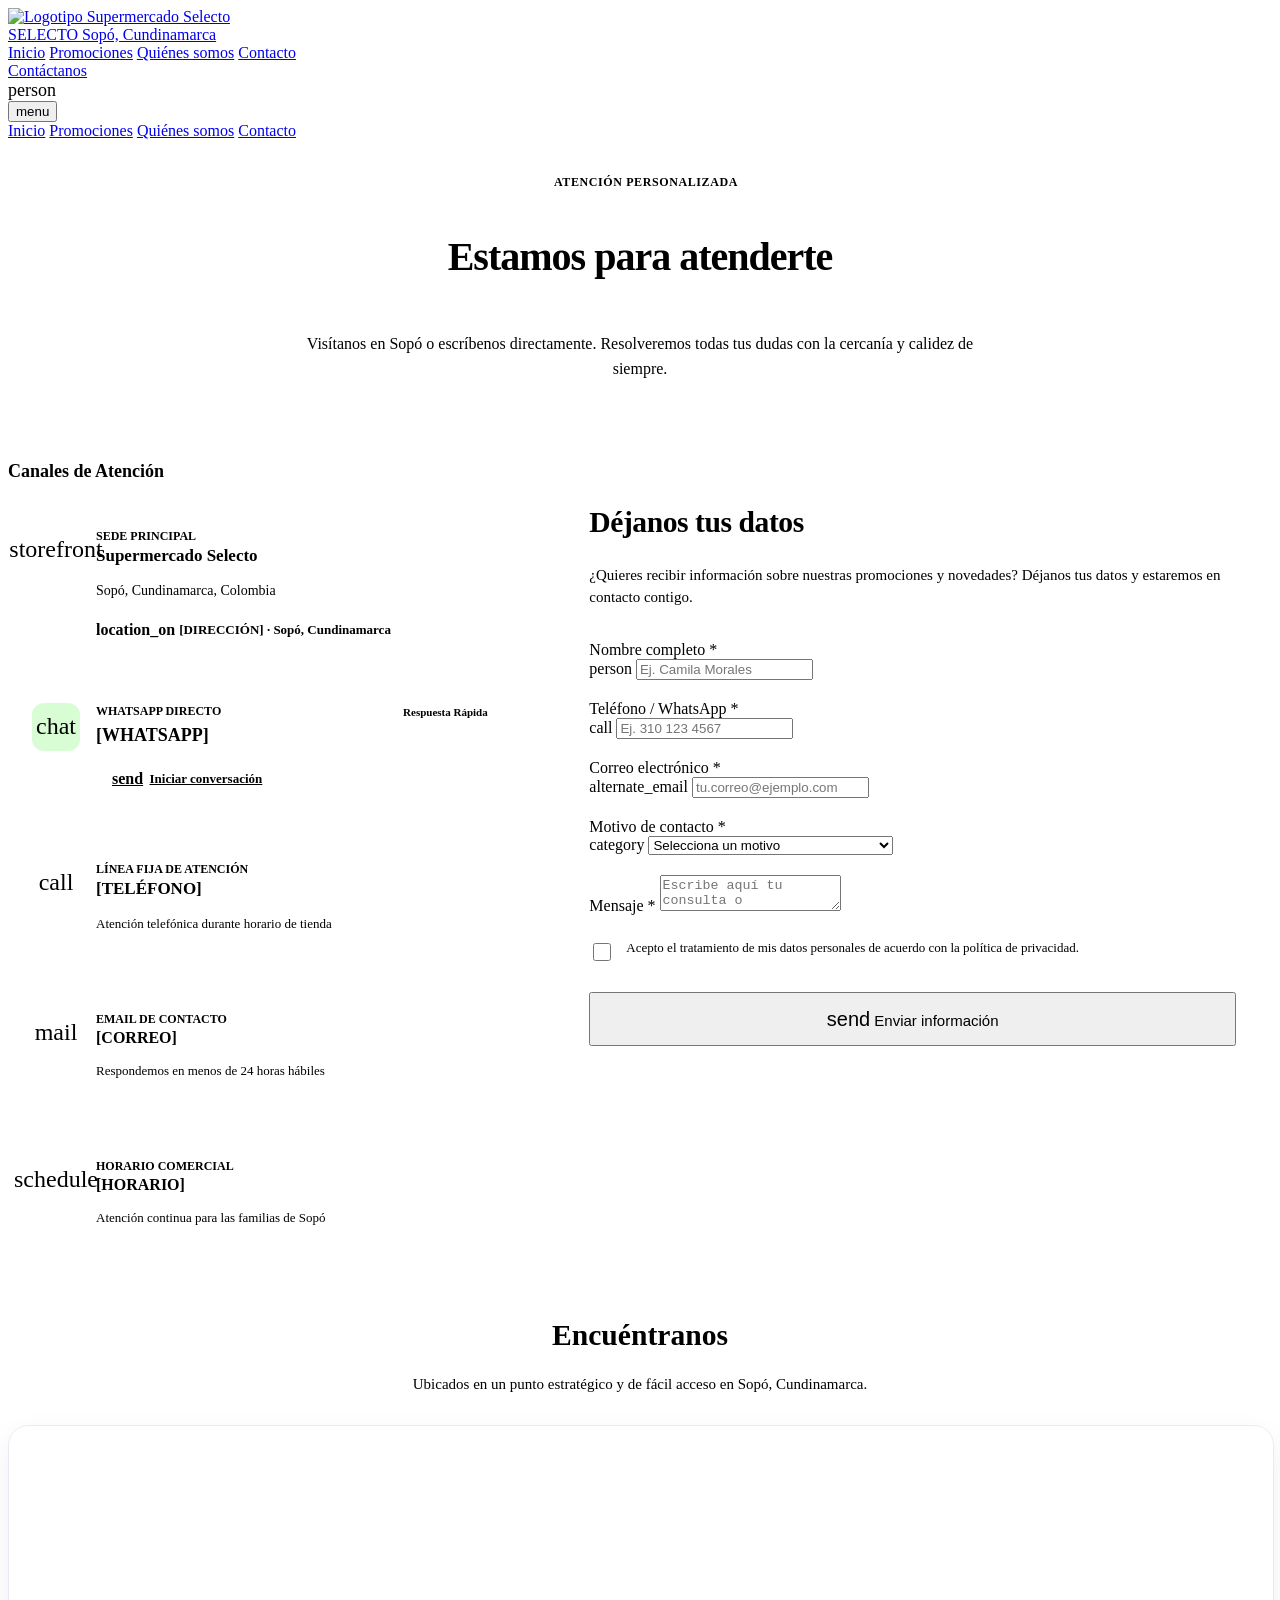
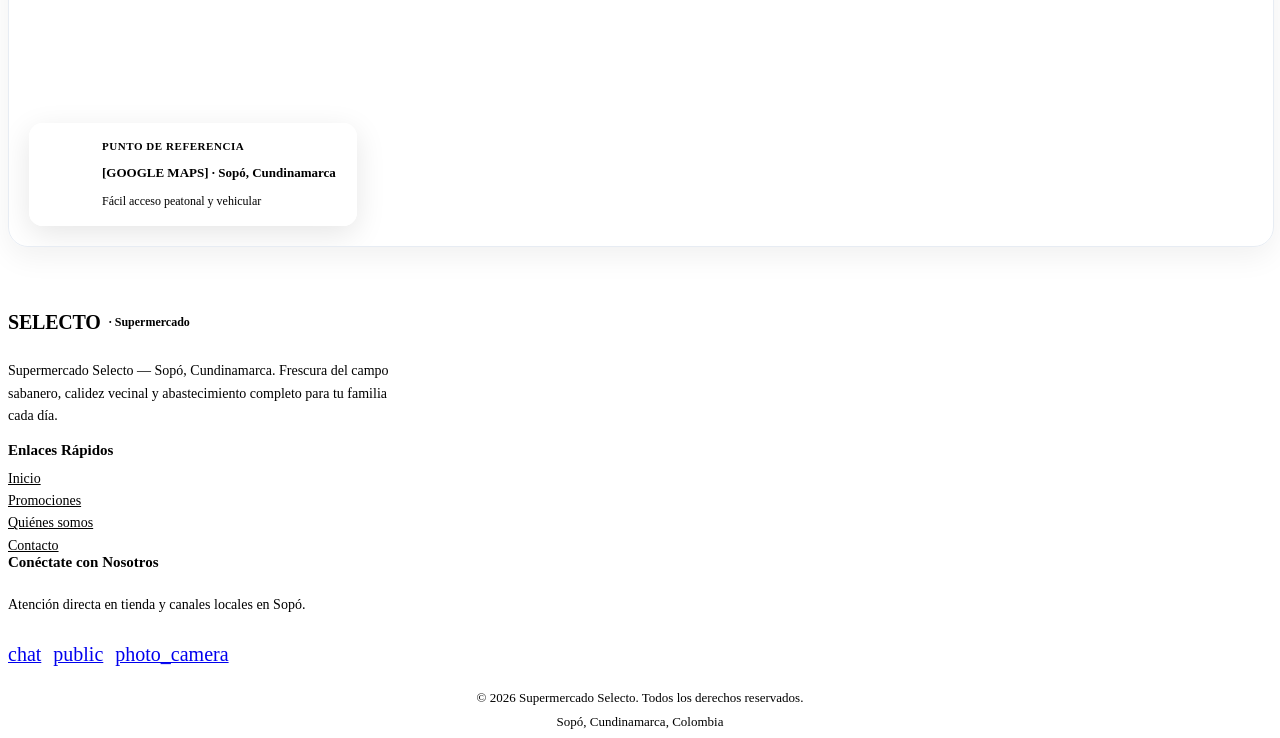
==== contacto.html @ 96f09553 "Add files via upload" ====
<!DOCTYPE html>
<html lang="es">

<head>
  <meta charset="utf-8">
  <meta name="viewport" content="width=device-width, initial-scale=1.0">
  <title>Contacto | Supermercado Selecto</title>
  <meta name="description"
    content="Contáctate con Supermercado Selecto en Sopó, Cundinamarca. Canales de atención directa, formulario de leads y ubicación en el municipio.">
  <link rel="icon" type="image/png" href="favicon/favicon.png">
  <link rel="stylesheet" href="css/styles.css">
</head>

<body>

  <!-- ENCABEZADO / NAVBAR -->
  <header class="site-header">
    <div class="container">
      <div class="site-header-inner">
        <!-- Brand / Logo -->
        <a href="index.html" class="brand-wrapper" title="Ir a Inicio - Supermercado Selecto">
          <img src="images/logo/logo-nav.png" alt="Logotipo Supermercado Selecto" class="brand-logo-img">
          <div class="brand-text-col">
            <span class="brand-title">SELECTO</span>
            <span class="brand-sub">Sopó, Cundinamarca</span>
          </div>
        </a>

        <!-- Navegación Desktop -->
        <nav class="main-nav" aria-label="Navegación principal">
          <a href="index.html" class="nav-link">Inicio</a>
          <a href="promociones.html" class="nav-link">Promociones</a>
          <a href="quienes-somos.html" class="nav-link">Quiénes somos</a>
          <a href="contacto.html" class="nav-link active" aria-current="page">Contacto</a>
        </nav>

        <!-- Acciones Cabecera -->
        <div class="header-actions">
          <a href="contacto.html" class="btn-header-cta">Contáctanos</a>
          <div class="header-user-badge" title="Atención al cliente">
            <span class="material-symbols-outlined" style="font-size: 18px;">person</span>
          </div>
          <button type="button" class="mobile-menu-toggle" id="mobileMenuBtn" aria-label="Abrir menú"
            aria-expanded="false">
            <span class="material-symbols-outlined">menu</span>
          </button>
        </div>
      </div>
    </div>

    <!-- Menú Móvil Desplegable -->
    <nav class="mobile-nav-panel" id="mobileNav" aria-label="Navegación móvil">
      <a href="index.html" class="mobile-nav-link">Inicio</a>
      <a href="promociones.html" class="mobile-nav-link">Promociones</a>
      <a href="quienes-somos.html" class="mobile-nav-link">Quiénes somos</a>
      <a href="contacto.html" class="mobile-nav-link active">Contacto</a>
    </nav>
  </header>

  <!-- CONTENIDO PRINCIPAL -->
  <main class="main-content">
    <div class="ambient-glow-wrapper">
      <!-- Orbes difuminados de fondo Liquid Glass -->
      <div class="ambient-orb ambient-orb-primary" style="top: -5rem; left: -5rem;"></div>
      <div class="ambient-orb ambient-orb-secondary" style="top: 25rem; right: -5rem;"></div>

      <div class="container" style="padding-top: 2rem; padding-bottom: 4rem;">
        <!-- ENCABEZADO DE PÁGINA -->
        <header
          style="text-align: center; max-width: 42rem; margin: 0 auto 3rem; display: flex; flex-direction: column; align-items: center; gap: 0.5rem;">
          <div class="liquid-glass-pill" style="margin-bottom: 0.5rem;">
            <span
              style="width: 8px; height: 8px; border-radius: 9999px; background: var(--primary); display: inline-block;"></span>
            <span
              style="font-size: 12px; font-weight: 700; color: var(--primary); text-transform: uppercase; letter-spacing: 0.05em;">Atención
              personalizada</span>
          </div>
          <h1 style="font-size: 2.5rem; font-weight: 800; letter-spacing: -0.025em; color: var(--on-surface);">
            Estamos para atenderte
          </h1>
          <p style="font-size: 16px; color: var(--on-surface-variant); line-height: 1.6;">
            Visítanos en Sopó o escríbenos directamente. Resolveremos todas tus dudas con la cercanía y calidez de
            siempre.
          </p>
        </header>

        <!-- 2 COLUMNAS: CONTACT INFO & LEAD FORM -->
        <div style="display: grid; grid-template-columns: 1fr; gap: 2rem; align-items: start; margin-bottom: 3.5rem;">
          <div style="display: grid; grid-template-columns: 1fr; gap: 2rem;" class="contact-layout-grid">
            <style>
              @media (min-width: 992px) {
                .contact-layout-grid {
                  grid-template-columns: 5fr 7fr !important;
                }
              }
            </style>

            <!-- COLUMNA IZQUIERDA — INFORMACIÓN DE CONTACTO -->
            <section aria-labelledby="info-contacto-title" style="display: flex; flex-direction: column; gap: 1rem;">
              <h2 id="info-contacto-title"
                style="font-size: 18px; font-weight: 700; color: var(--on-surface); margin-bottom: 0.25rem;">
                Canales de Atención
              </h2>

              <!-- Tarjeta Ubicación -->
              <div class="liquid-glass-card" style="padding: 1.5rem;">
                <div style="display: flex; items-start; gap: 1rem;">
                  <div
                    style="width: 48px; height: 48px; border-radius: 0.75rem; background: var(--surface-container); display: flex; align-items: center; justify-content: center; color: var(--primary); flex-shrink: 0;">
                    <span class="material-symbols-outlined" style="font-size: 24px;">storefront</span>
                  </div>
                  <div>
                    <span
                      style="font-size: 12px; font-weight: 700; color: var(--tertiary); text-transform: uppercase;">Sede
                      Principal</span>
                    <h3 style="font-size: 17px; font-weight: 700; color: var(--on-surface); margin-top: 2px;">
                      Supermercado Selecto</h3>
                    <p style="font-size: 14px; color: var(--on-surface-variant); margin-top: 2px;">Sopó, Cundinamarca,
                      Colombia</p>
                    <span
                      style="display: inline-flex; align-items: center; gap: 4px; font-size: 13px; font-weight: 600; color: var(--primary); margin-top: 0.5rem;">
                      <span class="material-symbols-outlined" style="font-size: 16px;">location_on</span>
                      [DIRECCIÓN] · Sopó, Cundinamarca
                    </span>
                  </div>
                </div>
              </div>

              <!-- Tarjeta WhatsApp -->
              <div class="liquid-glass-card" style="padding: 1.5rem;">
                <div style="display: flex; items-start; gap: 1rem;">
                  <div
                    style="width: 48px; height: 48px; border-radius: 0.75rem; background: rgba(158, 248, 148, 0.4); display: flex; align-items: center; justify-content: center; color: var(--secondary); flex-shrink: 0;">
                    <span class="material-symbols-outlined" style="font-size: 24px;">chat</span>
                  </div>
                  <div style="flex: 1;">
                    <div style="display: flex; justify-content: space-between; align-items: center;">
                      <span
                        style="font-size: 12px; font-weight: 700; color: var(--tertiary); text-transform: uppercase;">WhatsApp
                        Directo</span>
                      <span
                        style="font-size: 11px; font-weight: 700; background: var(--secondary-fixed); color: var(--on-secondary-fixed); padding: 0.2rem 0.6rem; border-radius: 9999px;">Respuesta
                        Rápida</span>
                    </div>
                    <p style="font-size: 18px; font-weight: 700; color: var(--on-surface); margin-top: 0.25rem;">
                      [WHATSAPP]</p>
                    <div style="margin-top: 0.75rem;">
                      <a href="https://wa.me/573100000000" target="_blank" rel="noopener noreferrer"
                        style="display: inline-flex; align-items: center; gap: 0.4rem; padding: 0.4rem 1rem; border-radius: 9999px; background: var(--secondary-container); color: var(--on-secondary-container); font-size: 13px; font-weight: 600; transition: all 0.2s;">
                        <span class="material-symbols-outlined" style="font-size: 16px;">send</span>
                        <span>Iniciar conversación</span>
                      </a>
                    </div>
                  </div>
                </div>
              </div>

              <!-- Tarjeta Teléfono -->
              <div class="liquid-glass-card" style="padding: 1.5rem;">
                <div style="display: flex; items-start; gap: 1rem;">
                  <div
                    style="width: 48px; height: 48px; border-radius: 0.75rem; background: var(--surface-container); display: flex; align-items: center; justify-content: center; color: var(--primary); flex-shrink: 0;">
                    <span class="material-symbols-outlined" style="font-size: 24px;">call</span>
                  </div>
                  <div>
                    <span
                      style="font-size: 12px; font-weight: 700; color: var(--tertiary); text-transform: uppercase;">Línea
                      fija de atención</span>
                    <p style="font-size: 17px; font-weight: 700; color: var(--on-surface); margin-top: 2px;">[TELÉFONO]
                    </p>
                    <p style="font-size: 13px; color: var(--on-surface-variant); margin-top: 2px;">Atención telefónica
                      durante horario de tienda</p>
                  </div>
                </div>
              </div>

              <!-- Tarjeta Correo Electrónico -->
              <div class="liquid-glass-card" style="padding: 1.5rem;">
                <div style="display: flex; items-start; gap: 1rem;">
                  <div
                    style="width: 48px; height: 48px; border-radius: 0.75rem; background: var(--surface-container); display: flex; align-items: center; justify-content: center; color: var(--primary); flex-shrink: 0;">
                    <span class="material-symbols-outlined" style="font-size: 24px;">mail</span>
                  </div>
                  <div style="min-width: 0;">
                    <span
                      style="font-size: 12px; font-weight: 700; color: var(--tertiary); text-transform: uppercase;">Email
                      de contacto</span>
                    <p
                      style="font-size: 16px; font-weight: 700; color: var(--on-surface); margin-top: 2px; overflow: hidden; text-overflow: ellipsis;">
                      [CORREO]</p>
                    <p style="font-size: 13px; color: var(--on-surface-variant); margin-top: 2px;">Respondemos en menos
                      de 24 horas hábiles</p>
                  </div>
                </div>
              </div>

              <!-- Tarjeta Horario de Atención -->
              <div class="liquid-glass-card" style="padding: 1.5rem;">
                <div style="display: flex; items-start; gap: 1rem;">
                  <div
                    style="width: 48px; height: 48px; border-radius: 0.75rem; background: var(--surface-container); display: flex; align-items: center; justify-content: center; color: var(--primary); flex-shrink: 0;">
                    <span class="material-symbols-outlined" style="font-size: 24px;">schedule</span>
                  </div>
                  <div style="flex: 1;">
                    <span
                      style="font-size: 12px; font-weight: 700; color: var(--tertiary); text-transform: uppercase;">Horario
                      Comercial</span>
                    <p style="font-size: 16px; font-weight: 700; color: var(--on-surface); margin-top: 2px;">[HORARIO]
                    </p>
                    <p style="font-size: 13px; color: var(--on-surface-variant); margin-top: 2px;">Atención continua
                      para las familias de Sopó</p>
                  </div>
                </div>
              </div>
            </section>

            <!-- COLUMNA DERECHA — FORMULARIO DE CAPTURA DE LEADS -->
            <section aria-labelledby="form-title">
              <div class="liquid-glass-card" style="padding: 2.25rem;">
                <div style="margin-bottom: 2rem;">
                  <h2 style="font-size: 1.85rem; font-weight: 700; color: var(--on-surface); letter-spacing: -0.015em;"
                    id="form-title">
                    Déjanos tus datos
                  </h2>
                  <p style="font-size: 15px; color: var(--on-surface-variant); margin-top: 0.4rem; line-height: 1.5;">
                    ¿Quieres recibir información sobre nuestras promociones y novedades? Déjanos tus datos y estaremos
                    en contacto contigo.
                  </p>
                </div>

                <form id="leadForm" style="display: flex; flex-direction: column; gap: 1.25rem;">
                  <!-- Nombre Completo -->
                  <div class="form-input-group">
                    <label for="nombre" class="form-label">Nombre completo <span
                        style="color: var(--error);">*</span></label>
                    <div class="form-input-wrapper">
                      <span class="material-symbols-outlined form-input-icon">person</span>
                      <input type="text" id="nombre" name="nombre" class="form-input" placeholder="Ej. Camila Morales"
                        required>
                    </div>
                  </div>

                  <!-- Teléfono / WhatsApp -->
                  <div class="form-input-group">
                    <label for="telefono" class="form-label">Teléfono / WhatsApp <span
                        style="color: var(--error);">*</span></label>
                    <div class="form-input-wrapper">
                      <span class="material-symbols-outlined form-input-icon">call</span>
                      <input type="tel" id="telefono" name="telefono" class="form-input" placeholder="Ej. 310 123 4567"
                        required>
                    </div>
                  </div>

                  <!-- Correo Electrónico -->
                  <div class="form-input-group">
                    <label for="email" class="form-label">Correo electrónico <span
                        style="color: var(--error);">*</span></label>
                    <div class="form-input-wrapper">
                      <span class="material-symbols-outlined form-input-icon">alternate_email</span>
                      <input type="email" id="email" name="email" class="form-input" placeholder="tu.correo@ejemplo.com"
                        required>
                    </div>
                  </div>

                  <!-- Motivo de Contacto -->
                  <div class="form-input-group">
                    <label for="motivo" class="form-label">Motivo de contacto <span
                        style="color: var(--error);">*</span></label>
                    <div class="form-input-wrapper">
                      <span class="material-symbols-outlined form-input-icon">category</span>
                      <select id="motivo" name="motivo" class="form-select" required>
                        <option value="">Selecciona un motivo</option>
                        <option value="promociones">Información sobre promociones</option>
                        <option value="productos">Consulta sobre productos disponibles</option>
                        <option value="proveedor">Deseo ser proveedor local</option>
                        <option value="sugerencia">Sugerencias y felicitaciones</option>
                        <option value="otro">Otro motivo</option>
                      </select>
                    </div>
                  </div>

                  <!-- Mensaje -->
                  <div class="form-input-group">
                    <label for="mensaje" class="form-label">Mensaje <span style="color: var(--error);">*</span></label>
                    <textarea id="mensaje" name="mensaje" class="form-textarea"
                      placeholder="Escribe aquí tu consulta o comentario..." required></textarea>
                  </div>

                  <!-- Checkbox de Consentimiento de Privacidad -->
                  <label
                    style="display: flex; align-items: flex-start; gap: 0.75rem; cursor: pointer; user-select: none; margin-top: 0.25rem;">
                    <input type="checkbox" id="politica" name="politica" required
                      style="margin-top: 0.25rem; width: 18px; height: 18px; accent-color: var(--primary-container);">
                    <span style="font-size: 13px; color: var(--on-surface-variant); line-height: 1.45;">
                      Acepto el tratamiento de mis datos personales de acuerdo con la política de privacidad.
                    </span>
                  </label>

                  <!-- Botón de Envío -->
                  <button type="submit" id="submitBtn" class="btn-primary"
                    style="width: 100%; padding: 0.85rem; font-size: 15px; margin-top: 0.5rem;">
                    <span class="material-symbols-outlined" style="font-size: 20px;">send</span>
                    <span>Enviar información</span>
                  </button>
                </form>

                <!-- Feedback Visual de Envío Exitoso -->
                <div id="formSuccessMessage"
                  style="display: none; margin-top: 1.25rem; padding: 1rem 1.25rem; border-radius: 0.75rem; background: var(--surface-container); border: 1px solid var(--secondary); align-items: flex-start; gap: 0.75rem;">
                  <span class="material-symbols-outlined"
                    style="color: var(--primary); font-size: 24px; flex-shrink: 0;">check_circle</span>
                  <div style="display: flex; flex-direction: column;">
                    <span style="font-size: 15px; font-weight: 700; color: var(--primary);">¡Información enviada con
                      éxito!</span>
                    <p style="font-size: 13px; color: var(--on-surface-variant); margin-top: 2px;">
                      Gracias por contactarte con Supermercado Selecto en Sopó. Muy pronto nos comunicaremos contigo.
                    </p>
                  </div>
                </div>
              </div>
            </section>
          </div>
        </div>

        <!-- 3. SECCIÓN 'ENCUÉNTRANOS' — GOOGLE MAPS -->
        <section aria-labelledby="map-section-title" style="margin-top: 2rem;">
          <div style="text-align: center; max-width: 36rem; margin: 0 auto 2rem;">
            <h2 id="map-section-title" style="font-size: 1.85rem; font-weight: 700; color: var(--on-surface);">
              Encuéntranos
            </h2>
            <p style="font-size: 15px; color: var(--on-surface-variant); margin-top: 0.25rem;">
              Ubicados en un punto estratégico y de fácil acceso en Sopó, Cundinamarca.
            </p>
          </div>

          <!-- Contenedor para Mapa -->
          <div
            style="position: relative; width: 100%; height: 420px; border-radius: 1.25rem; overflow: hidden; box-shadow: 0 10px 30px rgba(0,0,0,0.06); background-color: var(--surface-container-low); border: 1px solid rgba(226,232,240,0.8);">

            <!-- INSERTAR GOOGLE MAPS EMBED REAL AQUÍ -->
            <iframe
              src="https://www.google.com/maps/embed?pb=!1m18!1m12!1m3!1d3975.1961035846716!2d-73.94384608966759!3d4.90682313981611!2m3!1f0!2f0!3f0!3m2!1i1024!2i768!4f13.1!3m3!1m2!1s0x8e40768130c3caa3%3A0x3bbc8dbba6c76600!2sSelectos%20Market%20Sop%C3%B3!5e0!3m2!1ses!2sco!4v1790272108848!5m2!1ses!2sco"
              width="100%" height="100%" style="border:0; filter: contrast(1.02); opacity: 0.95;" allowfullscreen=""
              loading="lazy" referrerpolicy="no-referrer-when-downgrade" title="Ubicación Supermercado Selecto Sopó">
            </iframe>

            <!-- Glass Badge Flotante Informativo sobre el Mapa -->
            <div
              style="position: absolute; bottom: 1.25rem; left: 1.25rem; max-width: 24rem; background: rgba(255, 255, 255, 0.92); backdrop-filter: blur(16px); padding: 1rem 1.25rem; border-radius: 0.85rem; box-shadow: 0 8px 30px rgba(0,0,0,0.1); display: flex; align-items: center; gap: 0.75rem; border: 1px solid rgba(255, 255, 255, 0.9);">
              <div
                style="width: 40px; height: 40px; border-radius: 9999px; background: var(--primary-container); display: flex; align-items: center; justify-content: center; color: #ffffff; flex-shrink: 0;">
                <span class="material-symbols-outlined" style="font-size: 20px;">directions</span>
              </div>
              <div style="display: flex; flex-direction: column; min-width: 0;">
                <span
                  style="font-size: 11px; font-weight: 700; color: var(--primary); text-transform: uppercase; letter-spacing: 0.05em;">Punto
                  de Referencia</span>
                <p style="font-size: 13px; font-weight: 700; color: var(--on-surface);">[GOOGLE MAPS] · Sopó,
                  Cundinamarca</p>
                <span style="font-size: 12px; color: var(--tertiary);">Fácil acceso peatonal y vehicular</span>
              </div>
            </div>
          </div>
        </section>
      </div>
    </div>
  </main>

  <!-- PIE DE PÁGINA / FOOTER -->
  <footer class="site-footer">
    <div class="container">
      <div class="footer-grid">
        <!-- Columna Marca -->
        <div style="display: flex; flex-direction: column; gap: 0.75rem;">
          <div style="display: flex; align-items: center; gap: 0.5rem;">
            <span
              style="font-size: 20px; font-weight: 700; color: var(--primary); letter-spacing: -0.01em;">SELECTO</span>
            <span style="font-size: 12px; color: var(--tertiary); font-weight: 600;">· Supermercado</span>
          </div>
          <p style="font-size: 14px; color: var(--on-surface-variant); max-width: 24rem; line-height: 1.6;">
            Supermercado Selecto — Sopó, Cundinamarca. Frescura del campo sabanero, calidez vecinal y abastecimiento
            completo para tu familia cada día.
          </p>
        </div>

        <!-- Columna Enlaces -->
        <div style="display: flex; flex-direction: column; gap: 0.75rem;">
          <span style="font-size: 15px; font-weight: 700; color: var(--on-surface);">Enlaces Rápidos</span>
          <div style="display: flex; flex-direction: column; gap: 0.4rem;">
            <a href="index.html" style="font-size: 14px; color: var(--on-surface-variant); transition: color 0.2s;"
              onmouseover="this.style.color='var(--primary)'"
              onmouseout="this.style.color='var(--on-surface-variant)'">Inicio</a>
            <a href="promociones.html"
              style="font-size: 14px; color: var(--on-surface-variant); transition: color 0.2s;"
              onmouseover="this.style.color='var(--primary)'"
              onmouseout="this.style.color='var(--on-surface-variant)'">Promociones</a>
            <a href="quienes-somos.html"
              style="font-size: 14px; color: var(--on-surface-variant); transition: color 0.2s;"
              onmouseover="this.style.color='var(--primary)'"
              onmouseout="this.style.color='var(--on-surface-variant)'">Quiénes somos</a>
            <a href="contacto.html" style="font-size: 14px; color: var(--on-surface-variant); transition: color 0.2s;"
              onmouseover="this.style.color='var(--primary)'"
              onmouseout="this.style.color='var(--on-surface-variant)'">Contacto</a>
          </div>
        </div>

        <!-- Columna Redes Sociales -->
        <div style="display: flex; flex-direction: column; gap: 0.75rem;">
          <span style="font-size: 15px; font-weight: 700; color: var(--on-surface);">Conéctate con Nosotros</span>
          <p style="font-size: 14px; color: var(--on-surface-variant);">Atención directa en tienda y canales locales en
            Sopó.</p>
          <div style="display: flex; align-items: center; gap: 0.75rem; margin-top: 0.25rem;">
            <!-- Placeholder WhatsApp -->
            <a href="https://wa.me/573100000000" target="_blank" rel="noopener noreferrer" class="footer-social-btn"
              aria-label="Canal de WhatsApp de Supermercado Selecto">
              <span class="material-symbols-outlined" style="font-size: 20px;">chat</span>
            </a>
            <!-- Placeholder Facebook -->
            <a href="#" class="footer-social-btn" aria-label="Página de Facebook de Supermercado Selecto">
              <span class="material-symbols-outlined" style="font-size: 20px;">public</span>
            </a>
            <!-- Placeholder Instagram -->
            <a href="#" class="footer-social-btn" aria-label="Cuenta de Instagram de Supermercado Selecto">
              <span class="material-symbols-outlined" style="font-size: 20px;">photo_camera</span>
            </a>
          </div>
        </div>
      </div>

      <!-- Copyright Subfooter -->
      <div
        style="padding-top: 1.5rem; display: flex; flex-direction: column; gap: 0.5rem; justify-content: space-between; align-items: center; font-size: 13px; color: var(--tertiary);">
        <span>© 2026 Supermercado Selecto. Todos los derechos reservados.</span>
        <span>Sopó, Cundinamarca, Colombia</span>
      </div>
    </div>
  </footer>

  <script src="js/main.js"></script>
</body>

</html>
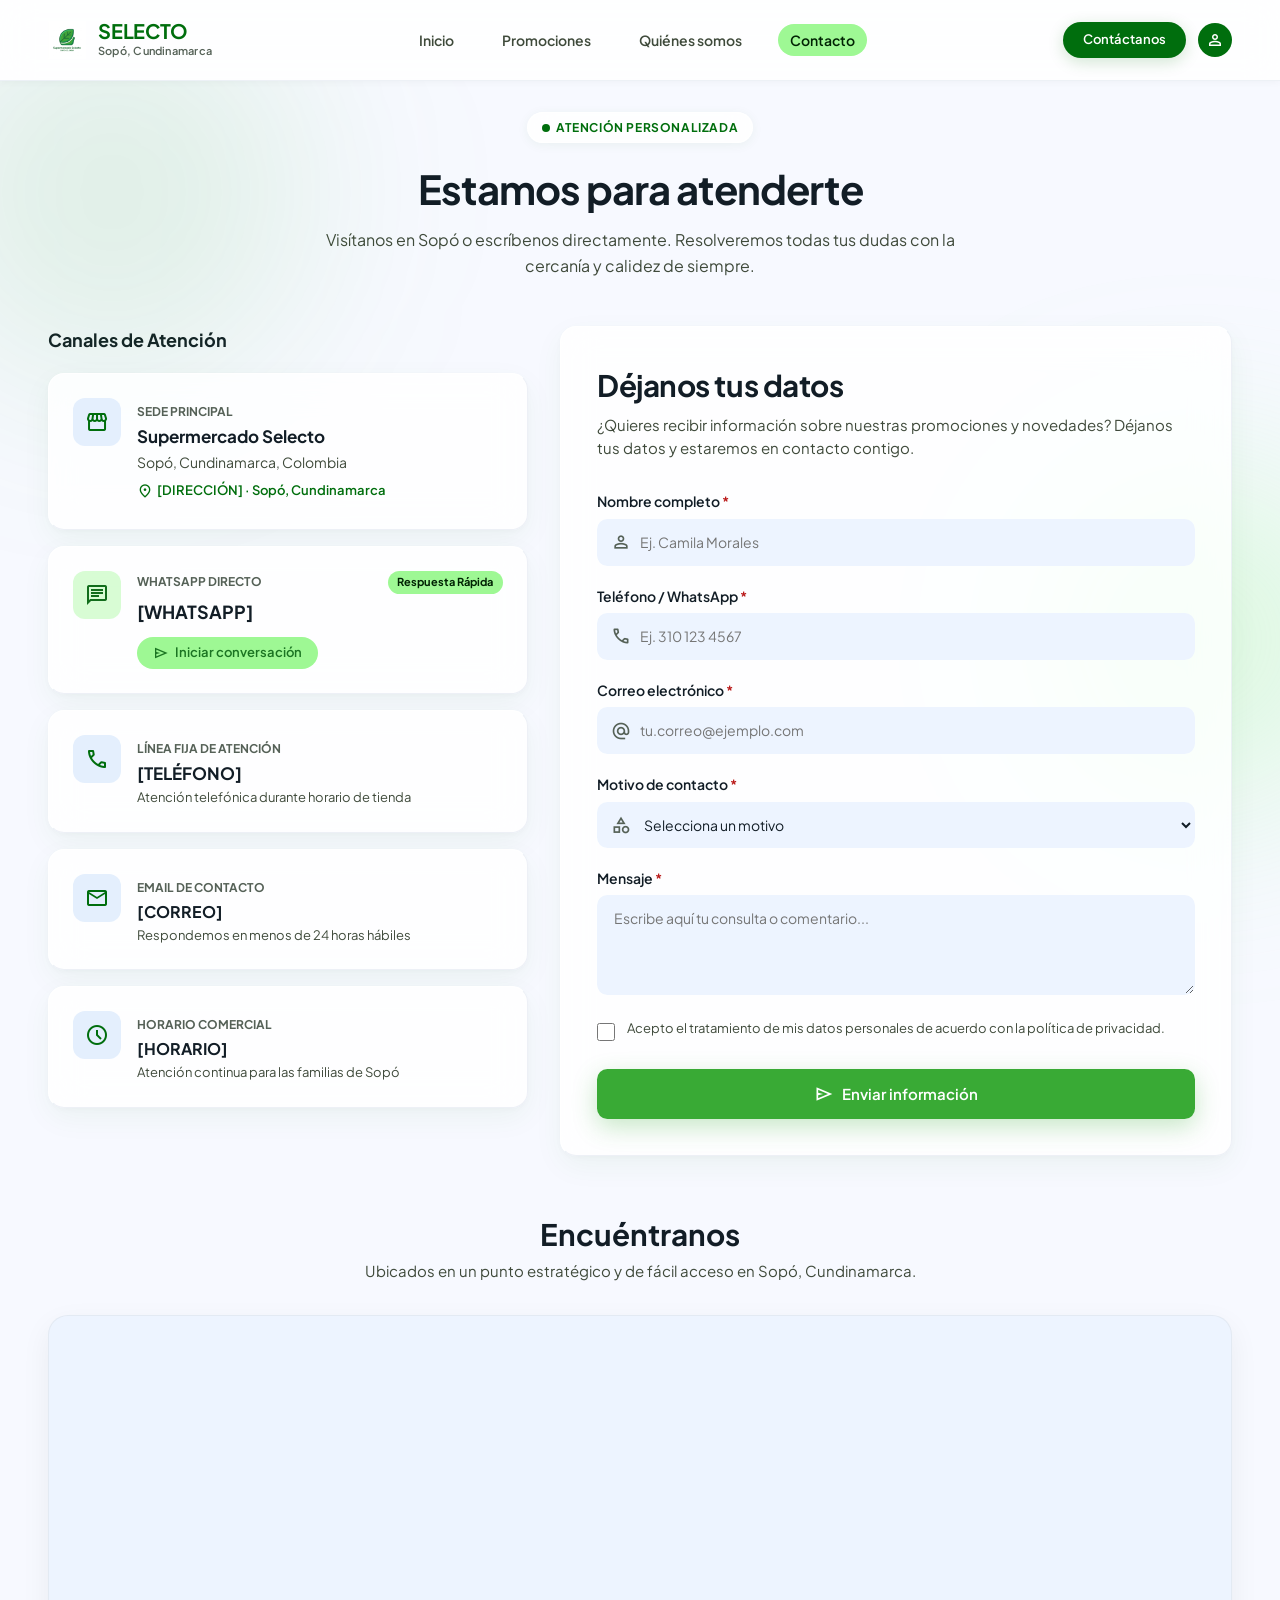
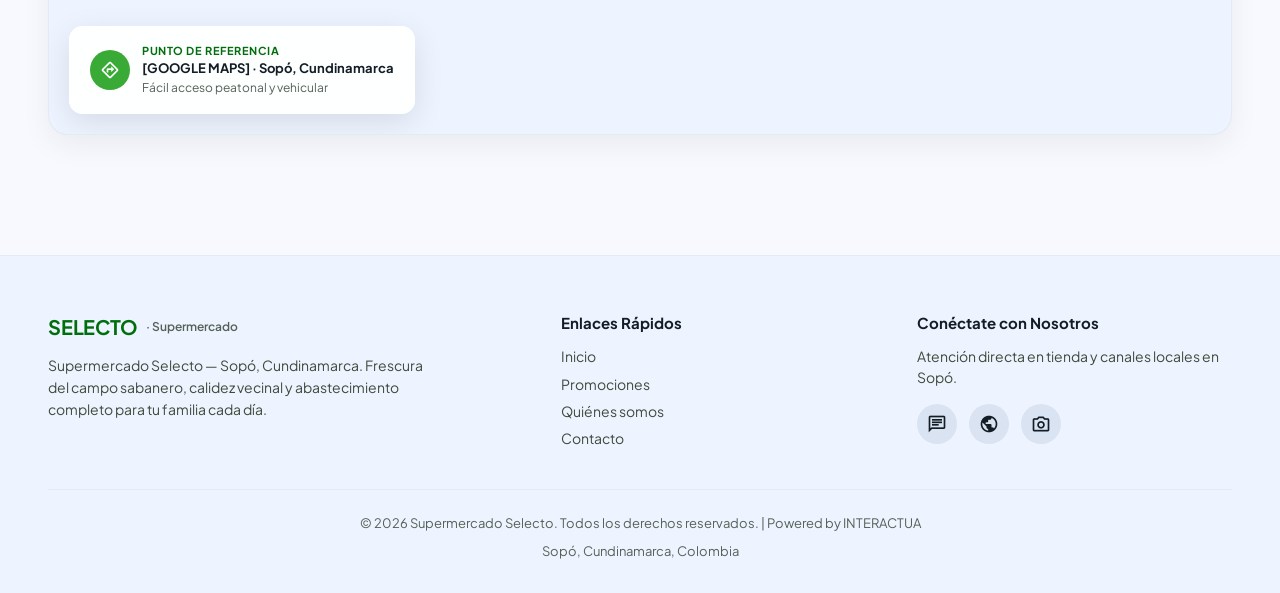
==== commit 7f49b846: "Add files via upload" ====
--- a/contacto.html
+++ b/contacto.html
@@ -430,8 +430,18 @@
       <!-- Copyright Subfooter -->
       <div
         style="padding-top: 1.5rem; display: flex; flex-direction: column; gap: 0.5rem; justify-content: space-between; align-items: center; font-size: 13px; color: var(--tertiary);">
-        <span>© 2026 Supermercado Selecto. Todos los derechos reservados.</span>
+
+        <span>
+          © 2026 Supermercado Selecto. Todos los derechos reservados. | Powered by
+          <a href="https://interactua360.com/" target="_blank" rel="noopener noreferrer"
+            style="color: inherit; text-decoration: none;" onmouseover="this.style.textDecoration='underline'"
+            onmouseout="this.style.textDecoration='none'">
+            INTERACTUA
+          </a>
+        </span>
+
         <span>Sopó, Cundinamarca, Colombia</span>
+
       </div>
     </div>
   </footer>
--- a/css/styles.css
+++ b/css/styles.css
@@ -0,0 +1,785 @@
+/**
+ * Supermercado Selecto - Hoja de Estilos Principal
+ * Diseño: Liquid Glass / Refined Glassmorphism (Basado en diseño Stitch aprobado)
+ * Colores de marca: Verde Principal (#39AA35), Verde Bosque (#237A27), Botánico (#EAF7E9)
+ * 100% Recursos Locales (Fuentes, Iconos, Estilos)
+ */
+
+/* ==========================================================================
+   1. FUENTES LOCALES Y SISTEMA TIPOGRÁFICO
+   ========================================================================== */
+@font-face {
+  font-family: 'Plus Jakarta Sans';
+  src: url('../fonts/PlusJakartaSans-Regular.ttf') format('truetype');
+  font-weight: 400;
+  font-style: normal;
+  font-display: swap;
+}
+
+@font-face {
+  font-family: 'Plus Jakarta Sans';
+  src: url('../fonts/PlusJakartaSans-Medium.ttf') format('truetype');
+  font-weight: 500;
+  font-style: normal;
+  font-display: swap;
+}
+
+@font-face {
+  font-family: 'Plus Jakarta Sans';
+  src: url('../fonts/PlusJakartaSans-SemiBold.ttf') format('truetype');
+  font-weight: 600;
+  font-style: normal;
+  font-display: swap;
+}
+
+@font-face {
+  font-family: 'Plus Jakarta Sans';
+  src: url('../fonts/PlusJakartaSans-Bold.ttf') format('truetype');
+  font-weight: 700;
+  font-style: normal;
+  font-display: swap;
+}
+
+@font-face {
+  font-family: 'Material Symbols Outlined';
+  src: url('../fonts/MaterialSymbolsOutlined.ttf') format('truetype');
+  font-weight: 100 700;
+  font-style: normal;
+  font-display: block;
+}
+
+.material-symbols-outlined {
+  font-family: 'Material Symbols Outlined';
+  font-weight: normal;
+  font-style: normal;
+  font-size: 24px;
+  line-height: 1;
+  letter-spacing: normal;
+  text-transform: none;
+  display: inline-block;
+  white-space: nowrap;
+  word-wrap: normal;
+  direction: ltr;
+  -webkit-font-smoothing: antialiased;
+  text-rendering: optimizeLegibility;
+  font-feature-settings: 'liga';
+}
+
+/* ==========================================================================
+   2. VARIABLES CSS Y DESIGN TOKENS (De DESIGN.md de Google Stitch)
+   ========================================================================== */
+:root {
+  /* Brand colors */
+  --primary: #006e0d;
+  --primary-container: #39aa35;
+  --on-primary: #ffffff;
+  --on-primary-container: #003603;
+  --inverse-primary: #6ede62;
+  --primary-fixed: #8afc7b;
+  --primary-fixed-dim: #6ede62;
+  --on-primary-fixed: #002201;
+
+  --secondary: #126d1c;
+  --secondary-container: #9ef894;
+  --on-secondary: #ffffff;
+  --on-secondary-container: #1b7422;
+  --secondary-fixed: #9ef894;
+  --secondary-fixed-dim: #83db7b;
+  --on-secondary-fixed: #002203;
+
+  --tertiary: #556157;
+  --tertiary-container: #8b988c;
+  --on-tertiary: #ffffff;
+  --on-tertiary-container: #253027;
+
+  /* Surfaces & canvas */
+  --background: #f7f9ff;
+  --surface: #f7f9ff;
+  --surface-dim: #d1dbe8;
+  --surface-bright: #f7f9ff;
+  --surface-container-lowest: #ffffff;
+  --surface-container-low: #edf4ff;
+  --surface-container: #e4effd;
+  --surface-container-high: #dfe9f7;
+  --surface-container-highest: #d9e3f1;
+
+  /* Neutrals & Text */
+  --on-surface: #121d26;
+  --on-surface-variant: #3f4a3b;
+  --outline: #6f7b69;
+  --outline-variant: #becab6;
+  --inverse-surface: #27313c;
+  --inverse-on-surface: #e8f2ff;
+
+  /* Utility */
+  --error: #ba1a1a;
+  --on-error: #ffffff;
+  --error-container: #ffdad6;
+  --on-error-container: #93000a;
+
+  /* Liquid Glass border highlights */
+  --glass-border: rgba(226, 232, 240, 0.7);
+  --glass-border-specular: rgba(255, 255, 255, 0.85);
+
+  /* Spacings */
+  --margin-desktop: 3rem;
+  --margin-mobile: 1.25rem;
+  --gutter: 1.5rem;
+  --gutter-mobile: 1rem;
+}
+
+/* ==========================================================================
+   3. BASE Y RESET
+   ========================================================================== */
+*, *::before, *::after {
+  box-sizing: border-box;
+  margin: 0;
+  padding: 0;
+}
+
+html {
+  font-family: 'Plus Jakarta Sans', system-ui, -apple-system, BlinkMacSystemFont, 'Segoe UI', Roboto, sans-serif;
+  color: var(--on-surface);
+  background-color: var(--background);
+  scroll-behavior: smooth;
+  -webkit-font-smoothing: antialiased;
+  -moz-osx-font-smoothing: grayscale;
+}
+
+body {
+  min-height: 100vh;
+  display: flex;
+  flex-direction: column;
+  overflow-x: hidden;
+  line-height: 1.5;
+}
+
+::selection {
+  background-color: var(--secondary-fixed);
+  color: var(--on-secondary-fixed);
+}
+
+img, picture, video, canvas, svg {
+  display: block;
+  max-width: 100%;
+}
+
+input, button, textarea, select {
+  font: inherit;
+}
+
+a {
+  color: inherit;
+  text-decoration: none;
+}
+
+ul, ol {
+  list-style: none;
+}
+
+/* ==========================================================================
+   4. LAYOUT GENERAL Y CONTENEDOR
+   ========================================================================== */
+.container {
+  width: 100%;
+  max-width: 1280px;
+  margin-left: auto;
+  margin-right: auto;
+  padding-left: var(--margin-mobile);
+  padding-right: var(--margin-mobile);
+}
+
+@media (min-width: 768px) {
+  .container {
+    padding-left: var(--margin-desktop);
+    padding-right: var(--margin-desktop);
+  }
+}
+
+/* ==========================================================================
+   5. NAVBAR / HEADER
+   ========================================================================== */
+.site-header {
+  position: fixed;
+  top: 0;
+  left: 0;
+  right: 0;
+  z-index: 50;
+  background-color: rgba(255, 255, 255, 0.85);
+  backdrop-filter: blur(16px);
+  -webkit-backdrop-filter: blur(16px);
+  box-shadow: 0 1px 8px rgba(0, 0, 0, 0.04);
+  border-bottom: 1px solid rgba(226, 232, 240, 0.6);
+}
+
+.site-header-inner {
+  height: 80px;
+  display: flex;
+  align-items: center;
+  justify-content: space-between;
+  gap: 1rem;
+}
+
+.brand-wrapper {
+  display: flex;
+  align-items: center;
+  gap: 0.75rem;
+}
+
+.brand-logo-img {
+  height: 38px;
+  width: auto;
+  object-contain: contain;
+}
+
+.brand-text-col {
+  display: flex;
+  flex-direction: column;
+}
+
+.brand-title {
+  font-size: 20px;
+  font-weight: 700;
+  line-height: 1;
+  color: var(--primary);
+  letter-spacing: -0.01em;
+}
+
+.brand-sub {
+  font-size: 11px;
+  font-weight: 600;
+  color: var(--tertiary);
+  letter-spacing: 0.02em;
+  margin-top: 2px;
+}
+
+.main-nav {
+  display: none;
+  align-items: center;
+  gap: 1.5rem;
+}
+
+@media (min-width: 768px) {
+  .main-nav {
+    display: flex;
+  }
+}
+
+.nav-link {
+  font-size: 14px;
+  font-weight: 600;
+  color: var(--on-surface-variant);
+  padding: 0.35rem 0.75rem;
+  border-radius: 9999px;
+  transition: all 0.2s ease;
+}
+
+.nav-link:hover {
+  color: var(--on-surface);
+  background-color: var(--surface-container-low);
+}
+
+.nav-link.active {
+  background-color: var(--secondary-fixed);
+  color: var(--on-secondary-fixed);
+}
+
+.header-actions {
+  display: flex;
+  align-items: center;
+  gap: 0.75rem;
+}
+
+.btn-header-cta {
+  display: none;
+  align-items: center;
+  justify-content: center;
+  font-size: 13px;
+  font-weight: 600;
+  background-color: var(--primary);
+  color: var(--on-primary);
+  padding: 0.5rem 1.25rem;
+  border-radius: 9999px;
+  box-shadow: 0 4px 16px rgba(0, 110, 13, 0.18);
+  transition: all 0.2s ease;
+}
+
+.btn-header-cta:hover {
+  background-color: var(--secondary);
+  transform: translateY(-1px);
+}
+
+@media (min-width: 640px) {
+  .btn-header-cta {
+    display: inline-flex;
+  }
+}
+
+.header-user-badge {
+  width: 34px;
+  height: 34px;
+  border-radius: 9999px;
+  background-color: var(--primary);
+  color: var(--on-primary);
+  display: flex;
+  align-items: center;
+  justify-content: center;
+  flex-shrink: 0;
+}
+
+.mobile-menu-toggle {
+  display: flex;
+  align-items: center;
+  justify-content: center;
+  width: 40px;
+  height: 40px;
+  border-radius: 9999px;
+  background-color: var(--surface-container-low);
+  color: var(--on-surface);
+  border: none;
+  cursor: pointer;
+  transition: background-color 0.2s ease;
+}
+
+.mobile-menu-toggle:hover {
+  background-color: var(--surface-container-high);
+}
+
+@media (min-width: 768px) {
+  .mobile-menu-toggle {
+    display: none;
+  }
+}
+
+/* Mobile dropdown menu */
+.mobile-nav-panel {
+  display: none;
+  flex-direction: column;
+  gap: 0.5rem;
+  padding: 1rem 1.25rem 1.5rem;
+  background: rgba(255, 255, 255, 0.95);
+  backdrop-filter: blur(20px);
+  -webkit-backdrop-filter: blur(20px);
+  border-bottom: 1px solid rgba(226, 232, 240, 0.8);
+}
+
+.mobile-nav-panel.open {
+  display: flex;
+}
+
+.mobile-nav-link {
+  font-size: 15px;
+  font-weight: 600;
+  color: var(--on-surface);
+  padding: 0.75rem 1rem;
+  border-radius: 0.75rem;
+  transition: background-color 0.2s ease;
+}
+
+.mobile-nav-link.active {
+  background-color: var(--secondary-fixed);
+  color: var(--on-secondary-fixed);
+}
+
+/* ==========================================================================
+   6. AMBIENT GLOWS & LIQUID GLASS ELEMENTS
+   ========================================================================== */
+.ambient-glow-wrapper {
+  position: relative;
+  width: 100%;
+  overflow: hidden;
+}
+
+.ambient-orb {
+  position: absolute;
+  pointer-events: none;
+  border-radius: 9999px;
+  filter: blur(100px);
+  z-index: 0;
+}
+
+.ambient-orb-primary {
+  width: 24rem;
+  height: 24rem;
+  background-color: rgba(57, 170, 53, 0.12);
+}
+
+.ambient-orb-secondary {
+  width: 20rem;
+  height: 20rem;
+  background-color: rgba(158, 248, 148, 0.35);
+}
+
+.ambient-orb-neutral {
+  width: 28rem;
+  height: 28rem;
+  background-color: rgba(223, 233, 247, 0.45);
+}
+
+/* Liquid Glass Cards */
+.liquid-glass-card {
+  position: relative;
+  background: rgba(255, 255, 255, 0.85);
+  backdrop-filter: blur(18px) saturate(180%);
+  -webkit-backdrop-filter: blur(18px) saturate(180%);
+  border: 1px solid rgba(255, 255, 255, 0.9);
+  border-bottom-color: rgba(226, 232, 240, 0.6);
+  border-right-color: rgba(226, 232, 240, 0.6);
+  box-shadow: 0 10px 30px rgba(0, 110, 13, 0.05), 0 2px 8px rgba(31, 41, 51, 0.03);
+  border-radius: 1rem;
+  transition: transform 0.3s ease, box-shadow 0.3s ease, border-color 0.3s ease;
+}
+
+.liquid-glass-card:hover {
+  transform: translateY(-4px);
+  box-shadow: 0 20px 40px -8px rgba(0, 110, 13, 0.14), 0 4px 12px rgba(31, 41, 51, 0.04);
+  border-color: rgba(57, 170, 53, 0.35);
+}
+
+.liquid-glass-pill {
+  display: inline-flex;
+  align-items: center;
+  gap: 0.4rem;
+  padding: 0.35rem 0.85rem;
+  border-radius: 9999px;
+  background: rgba(255, 255, 255, 0.85);
+  backdrop-filter: blur(12px);
+  -webkit-backdrop-filter: blur(12px);
+  box-shadow: 0 2px 12px rgba(0, 110, 13, 0.06);
+  border: 1px solid rgba(255, 255, 255, 0.9);
+}
+
+/* ==========================================================================
+   7. BOTONES Y ACCIONES
+   ========================================================================== */
+.btn-primary {
+  display: inline-flex;
+  align-items: center;
+  justify-content: center;
+  gap: 0.5rem;
+  font-size: 15px;
+  font-weight: 600;
+  background-color: var(--primary-container);
+  color: #ffffff;
+  padding: 0.75rem 1.5rem;
+  border-radius: 0.65rem;
+  box-shadow: 0 8px 24px rgba(57, 170, 53, 0.28);
+  border: none;
+  cursor: pointer;
+  transition: all 0.25s ease;
+}
+
+.btn-primary:hover {
+  background-color: var(--secondary);
+  transform: translateY(-2px);
+  box-shadow: 0 12px 28px rgba(0, 110, 13, 0.32);
+}
+
+.btn-glass {
+  display: inline-flex;
+  align-items: center;
+  justify-content: center;
+  gap: 0.5rem;
+  font-size: 15px;
+  font-weight: 600;
+  background-color: rgba(255, 255, 255, 0.75);
+  color: var(--on-surface);
+  backdrop-filter: blur(12px);
+  -webkit-backdrop-filter: blur(12px);
+  padding: 0.75rem 1.5rem;
+  border-radius: 0.65rem;
+  box-shadow: 0 4px 16px rgba(0, 0, 0, 0.04);
+  border: 1px solid rgba(226, 232, 240, 0.9);
+  cursor: pointer;
+  transition: all 0.25s ease;
+}
+
+.btn-glass:hover {
+  background-color: var(--surface-container-low);
+  border-color: var(--primary-container);
+  color: var(--primary);
+  transform: translateY(-2px);
+}
+
+/* ==========================================================================
+   8. COMPONENTES: HERO, CARDS, GRID
+   ========================================================================== */
+.main-content {
+  padding-top: 80px;
+  background-color: var(--background);
+  flex: 1;
+}
+
+.hero-grid {
+  display: grid;
+  grid-template-columns: 1fr;
+  gap: 2rem;
+  align-items: center;
+}
+
+@media (min-width: 992px) {
+  .hero-grid {
+    grid-template-columns: 1.1fr 1fr;
+    gap: 3rem;
+  }
+}
+
+.hero-title {
+  font-size: 2.25rem;
+  font-weight: 700;
+  line-height: 1.12;
+  letter-spacing: -0.025em;
+  color: var(--on-surface);
+  margin-top: 0.5rem;
+}
+
+@media (min-width: 640px) {
+  .hero-title {
+    font-size: 3.25rem;
+    line-height: 1.1;
+  }
+}
+
+.hero-subtitle {
+  font-size: 1.125rem;
+  line-height: 1.6;
+  color: var(--on-surface-variant);
+  max-width: 36rem;
+  margin-top: 1rem;
+}
+
+.hero-cta-group {
+  display: flex;
+  flex-wrap: wrap;
+  align-items: center;
+  gap: 1rem;
+  margin-top: 1.5rem;
+}
+
+.hero-image-card {
+  position: relative;
+  border-radius: 1.25rem;
+  overflow: hidden;
+  box-shadow: 0 20px 50px -10px rgba(0, 110, 13, 0.16);
+  background-color: var(--surface-container-low);
+}
+
+.hero-image-card img {
+  width: 100%;
+  height: 380px;
+  object-fit: cover;
+  transition: transform 0.7s ease;
+}
+
+@media (min-width: 640px) {
+  .hero-image-card img {
+    height: 440px;
+  }
+}
+
+.hero-image-card:hover img {
+  transform: scale(1.03);
+}
+
+.hero-floating-glass {
+  position: absolute;
+  bottom: 1.25rem;
+  left: 1.25rem;
+  right: 1.25rem;
+  background: rgba(255, 255, 255, 0.88);
+  backdrop-filter: blur(16px);
+  -webkit-backdrop-filter: blur(16px);
+  padding: 0.85rem 1.25rem;
+  border-radius: 0.85rem;
+  box-shadow: 0 8px 30px rgba(0, 0, 0, 0.08);
+  display: flex;
+  align-items: center;
+  justify-content: space-between;
+  gap: 1rem;
+  border: 1px solid rgba(255, 255, 255, 0.9);
+}
+
+/* Sección 3 Columnas */
+.grid-3-cols {
+  display: grid;
+  grid-template-columns: 1fr;
+  gap: 1.5rem;
+}
+
+@media (min-width: 768px) {
+  .grid-3-cols {
+    grid-template-columns: repeat(3, 1fr);
+  }
+}
+
+/* Categorías 6 Columnas */
+.grid-6-cols {
+  display: grid;
+  grid-template-columns: repeat(2, 1fr);
+  gap: 1rem;
+}
+
+@media (min-width: 768px) {
+  .grid-6-cols {
+    grid-template-columns: repeat(3, 1fr);
+  }
+}
+
+@media (min-width: 1024px) {
+  .grid-6-cols {
+    grid-template-columns: repeat(6, 1fr);
+  }
+}
+
+.category-card {
+  background: rgba(255, 255, 255, 0.8);
+  backdrop-filter: blur(12px);
+  -webkit-backdrop-filter: blur(12px);
+  padding: 1.25rem 0.75rem;
+  border-radius: 1rem;
+  box-shadow: 0 4px 16px rgba(0, 110, 13, 0.03);
+  display: flex;
+  flex-direction: column;
+  align-items: center;
+  text-align: center;
+  gap: 0.6rem;
+  border: 1px solid rgba(255, 255, 255, 0.9);
+  transition: all 0.25s ease;
+}
+
+.category-card:hover {
+  transform: translateY(-3px);
+  box-shadow: 0 12px 24px rgba(0, 110, 13, 0.09);
+  border-color: rgba(57, 170, 53, 0.3);
+}
+
+.category-icon-circle {
+  width: 52px;
+  height: 52px;
+  border-radius: 9999px;
+  background-color: var(--surface-container);
+  color: var(--primary);
+  display: flex;
+  align-items: center;
+  justify-content: center;
+  transition: background-color 0.2s, color 0.2s;
+}
+
+.category-card:hover .category-icon-circle {
+  background-color: var(--primary-container);
+  color: #ffffff;
+}
+
+/* Banner CTA Verde */
+.banner-cta-sopo {
+  position: relative;
+  overflow: hidden;
+  border-radius: 1.25rem;
+  background: linear-gradient(135deg, var(--primary-container) 0%, var(--primary) 50%, var(--secondary) 100%);
+  padding: 2.25rem 1.75rem;
+  color: #ffffff;
+  box-shadow: 0 20px 40px rgba(0, 110, 13, 0.2);
+}
+
+@media (min-width: 640px) {
+  .banner-cta-sopo {
+    padding: 3rem 2.5rem;
+  }
+}
+
+/* ==========================================================================
+   9. FORMULARIO DE LEADS Y CONTACTO
+   ========================================================================== */
+.form-input-group {
+  display: flex;
+  flex-direction: column;
+  gap: 0.4rem;
+}
+
+.form-label {
+  font-size: 14px;
+  font-weight: 600;
+  color: var(--on-surface);
+}
+
+.form-input-wrapper {
+  position: relative;
+}
+
+.form-input-icon {
+  position: absolute;
+  left: 0.85rem;
+  top: 50%;
+  transform: translateY(-50%);
+  color: var(--tertiary);
+  pointer-events: none;
+  font-size: 20px;
+}
+
+.form-input, .form-textarea, .form-select {
+  width: 100%;
+  padding: 0.75rem 1rem 0.75rem 2.6rem;
+  background-color: var(--surface-container-low);
+  border: 1.5px solid transparent;
+  border-radius: 0.65rem;
+  font-size: 14px;
+  color: var(--on-surface);
+  transition: all 0.2s ease;
+}
+
+.form-input:focus, .form-textarea:focus, .form-select:focus {
+  outline: none;
+  background-color: #ffffff;
+  border-color: var(--primary-container);
+  box-shadow: 0 0 0 4px rgba(57, 170, 53, 0.15);
+}
+
+.form-textarea {
+  min-height: 100px;
+  padding-left: 1rem;
+  resize: vertical;
+}
+
+/* ==========================================================================
+   10. FOOTER
+   ========================================================================== */
+.site-footer {
+  width: 100%;
+  background-color: var(--surface-container-low);
+  padding-top: 3.5rem;
+  padding-bottom: 2rem;
+  margin-top: 3.5rem;
+  border-top: 1px solid rgba(226, 232, 240, 0.8);
+}
+
+.footer-grid {
+  display: grid;
+  grid-template-columns: 1fr;
+  gap: 2.5rem;
+  padding-bottom: 2.5rem;
+  border-bottom: 1px solid rgba(226, 232, 240, 0.8);
+}
+
+@media (min-width: 768px) {
+  .footer-grid {
+    grid-template-columns: 1.5fr 1fr 1fr;
+  }
+}
+
+.footer-social-btn {
+  width: 40px;
+  height: 40px;
+  border-radius: 9999px;
+  background-color: var(--surface-container-highest);
+  color: var(--on-surface);
+  display: inline-flex;
+  align-items: center;
+  justify-content: center;
+  transition: all 0.2s ease;
+}
+
+.footer-social-btn:hover {
+  background-color: var(--primary-container);
+  color: #ffffff;
+  transform: translateY(-2px);
+}
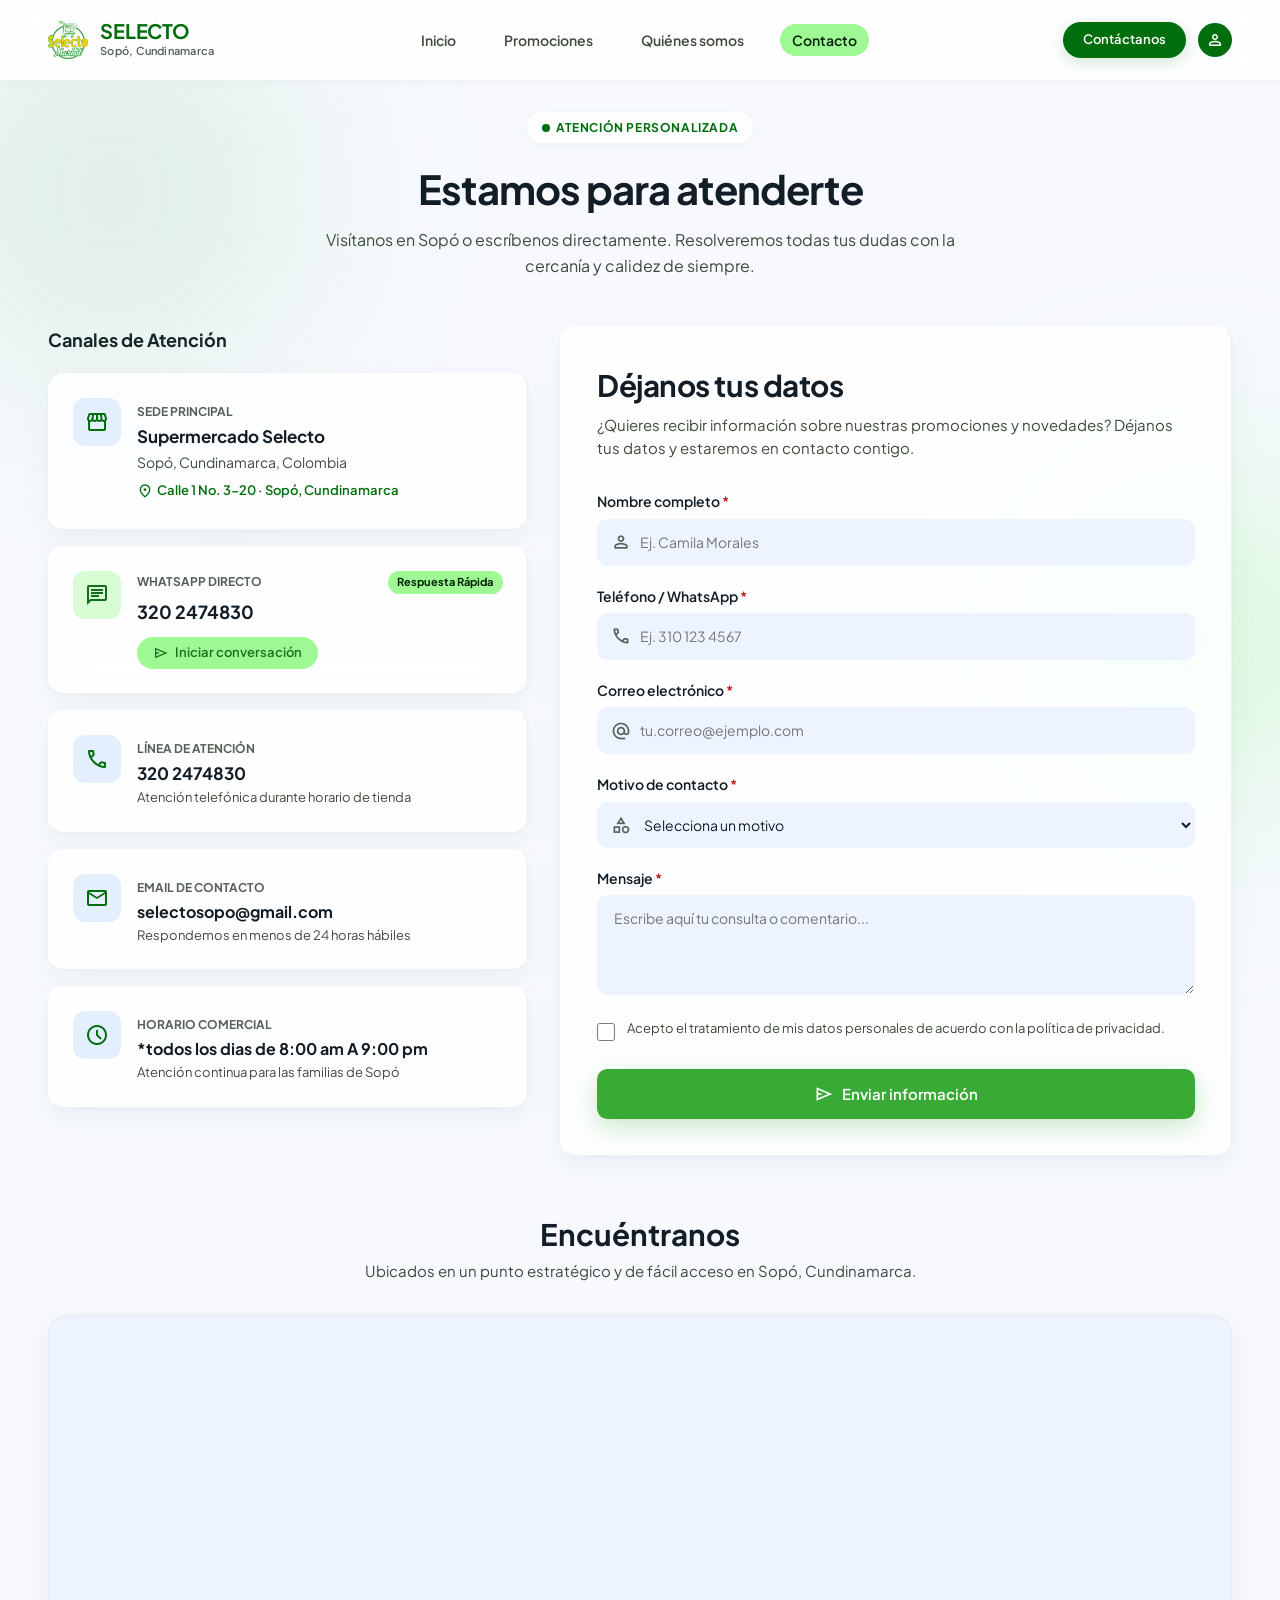
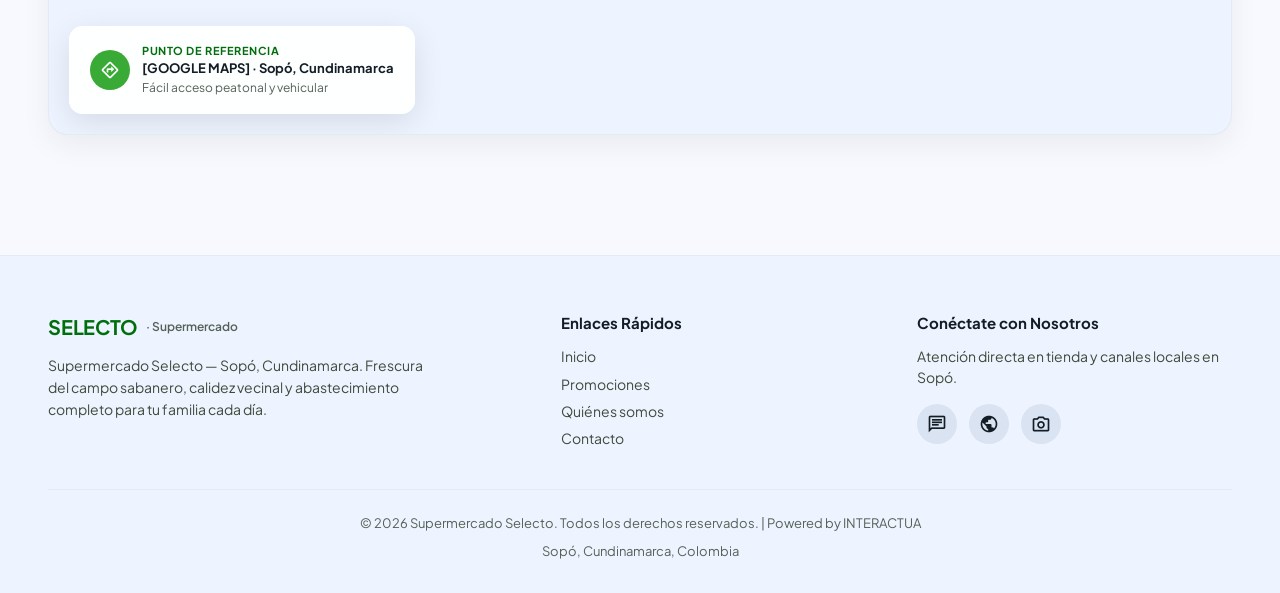
==== commit b0277cc3: "Add files via upload" ====
--- a/contacto.html
+++ b/contacto.html
@@ -120,7 +120,7 @@
                     <span
                       style="display: inline-flex; align-items: center; gap: 4px; font-size: 13px; font-weight: 600; color: var(--primary); margin-top: 0.5rem;">
                       <span class="material-symbols-outlined" style="font-size: 16px;">location_on</span>
-                      [DIRECCIÓN] · Sopó, Cundinamarca
+                      Calle 1 No. 3-20 · Sopó, Cundinamarca
                     </span>
                   </div>
                 </div>
@@ -143,9 +143,9 @@
                         Rápida</span>
                     </div>
                     <p style="font-size: 18px; font-weight: 700; color: var(--on-surface); margin-top: 0.25rem;">
-                      [WHATSAPP]</p>
+                      320 2474830</p>
                     <div style="margin-top: 0.75rem;">
-                      <a href="https://wa.me/573100000000" target="_blank" rel="noopener noreferrer"
+                      <a href="https://wa.me/573202474830" target="_blank" rel="noopener noreferrer"
                         style="display: inline-flex; align-items: center; gap: 0.4rem; padding: 0.4rem 1rem; border-radius: 9999px; background: var(--secondary-container); color: var(--on-secondary-container); font-size: 13px; font-weight: 600; transition: all 0.2s;">
                         <span class="material-symbols-outlined" style="font-size: 16px;">send</span>
                         <span>Iniciar conversación</span>
@@ -165,8 +165,9 @@
                   <div>
                     <span
                       style="font-size: 12px; font-weight: 700; color: var(--tertiary); text-transform: uppercase;">Línea
-                      fija de atención</span>
-                    <p style="font-size: 17px; font-weight: 700; color: var(--on-surface); margin-top: 2px;">[TELÉFONO]
+                      de atención</span>
+                    <p style="font-size: 17px; font-weight: 700; color: var(--on-surface); margin-top: 2px;"> 320
+                      2474830
                     </p>
                     <p style="font-size: 13px; color: var(--on-surface-variant); margin-top: 2px;">Atención telefónica
                       durante horario de tienda</p>
@@ -187,7 +188,7 @@
                       de contacto</span>
                     <p
                       style="font-size: 16px; font-weight: 700; color: var(--on-surface); margin-top: 2px; overflow: hidden; text-overflow: ellipsis;">
-                      [CORREO]</p>
+                      selectosopo@gmail.com</p>
                     <p style="font-size: 13px; color: var(--on-surface-variant); margin-top: 2px;">Respondemos en menos
                       de 24 horas hábiles</p>
                   </div>
@@ -205,7 +206,9 @@
                     <span
                       style="font-size: 12px; font-weight: 700; color: var(--tertiary); text-transform: uppercase;">Horario
                       Comercial</span>
-                    <p style="font-size: 16px; font-weight: 700; color: var(--on-surface); margin-top: 2px;">[HORARIO]
+                    <p style="font-size: 16px; font-weight: 700; color: var(--on-surface); margin-top: 2px;">*todos los
+                      dias
+                      de 8:00 am A 9:00 pm
                     </p>
                     <p style="font-size: 13px; color: var(--on-surface-variant); margin-top: 2px;">Atención continua
                       para las familias de Sopó</p>
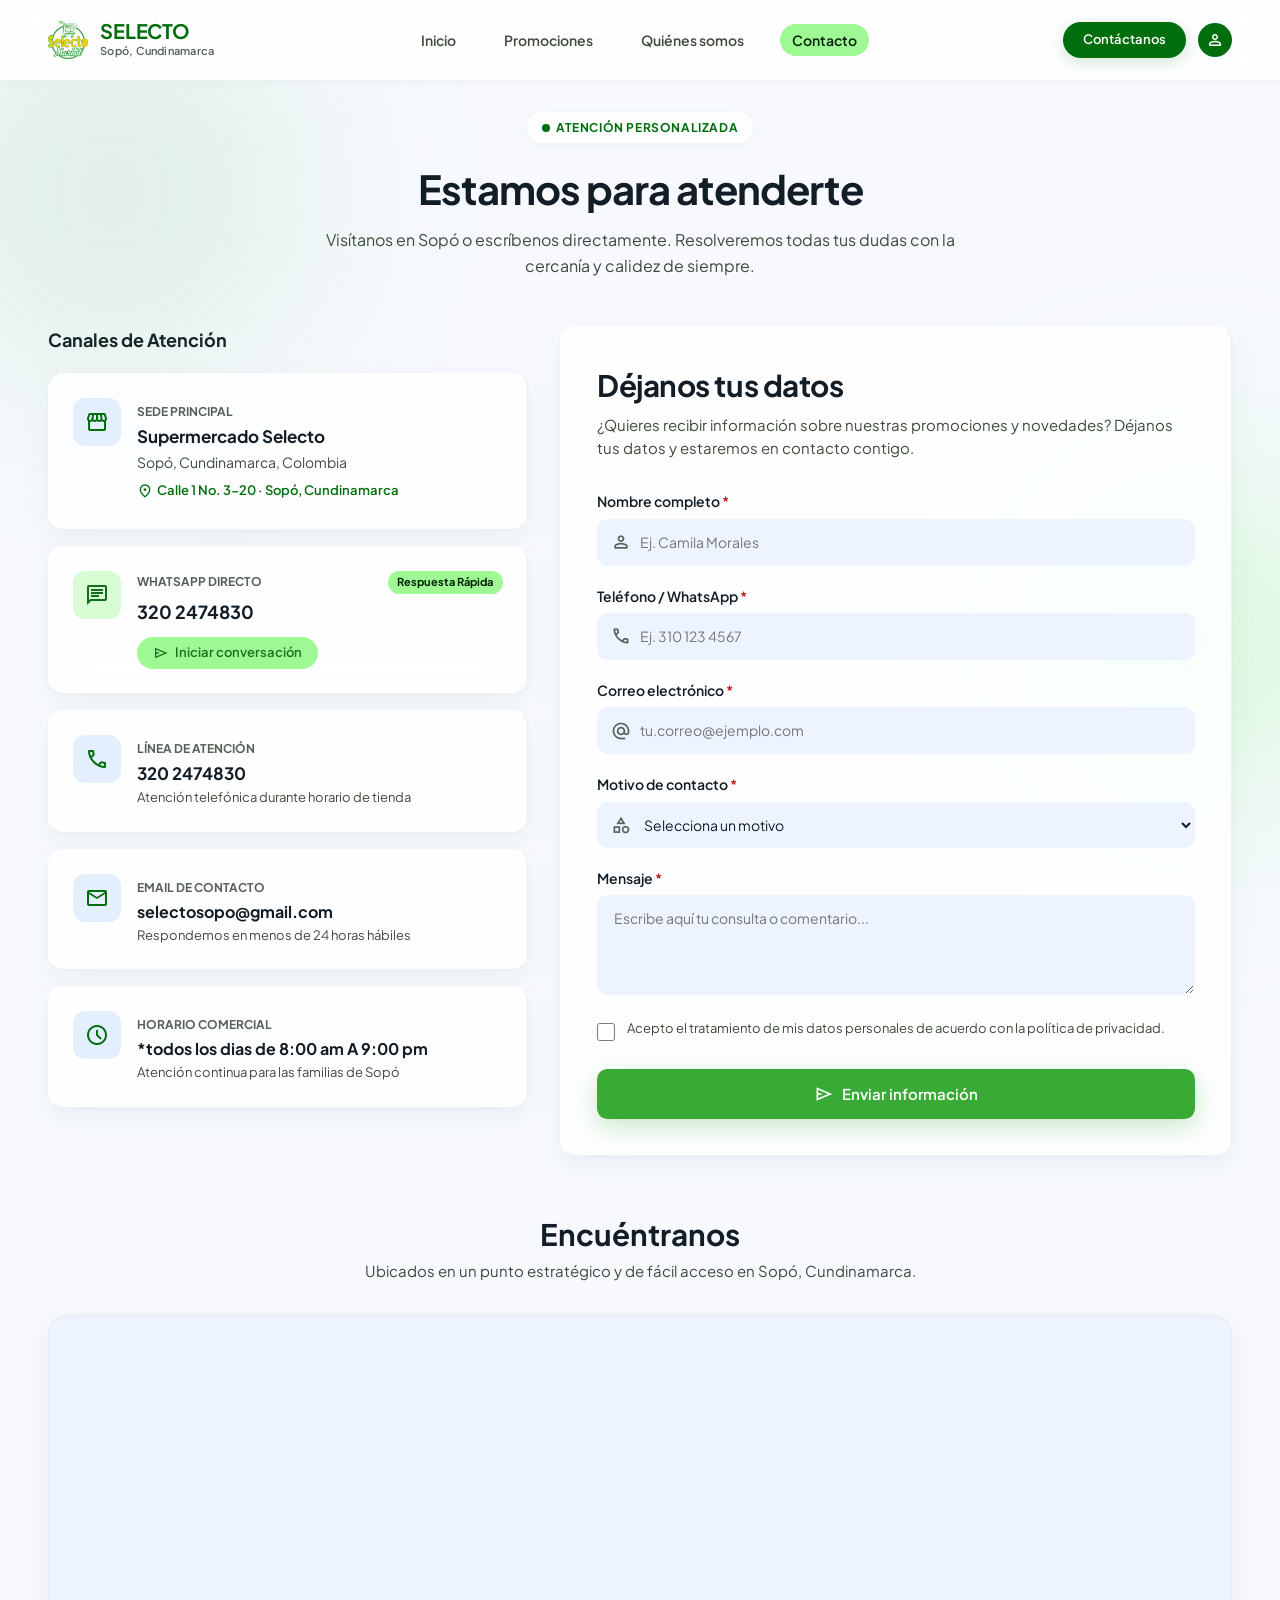
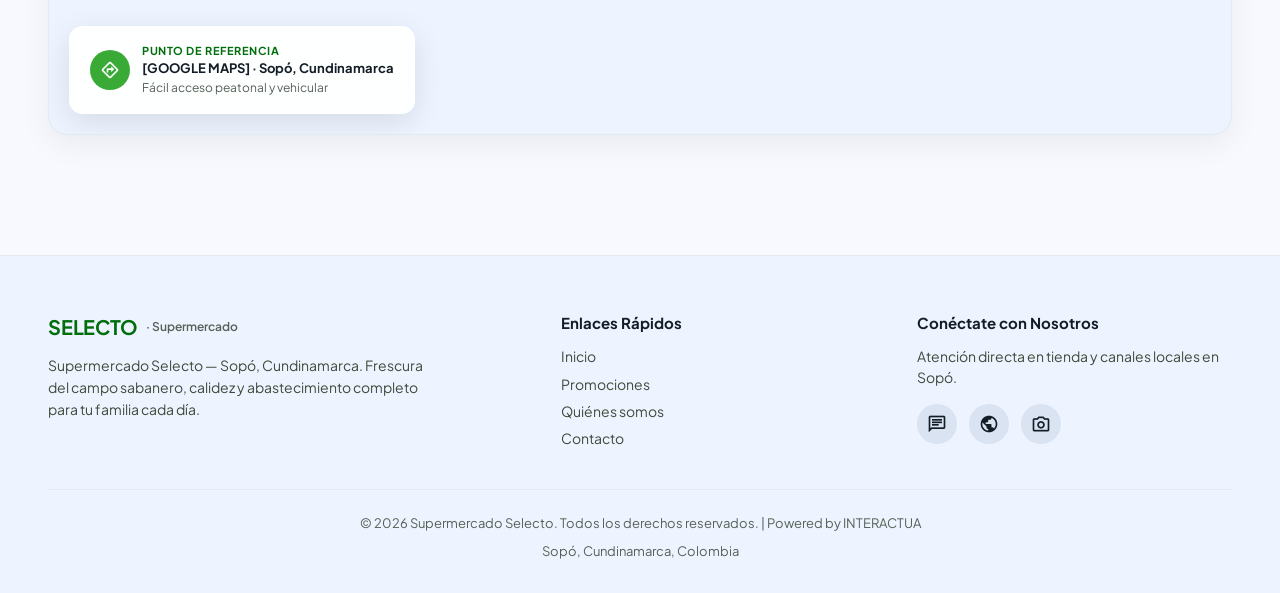
==== commit 49088e79: "Add files via upload" ====
--- a/contacto.html
+++ b/contacto.html
@@ -381,7 +381,7 @@
             <span style="font-size: 12px; color: var(--tertiary); font-weight: 600;">· Supermercado</span>
           </div>
           <p style="font-size: 14px; color: var(--on-surface-variant); max-width: 24rem; line-height: 1.6;">
-            Supermercado Selecto — Sopó, Cundinamarca. Frescura del campo sabanero, calidez vecinal y abastecimiento
+            Supermercado Selecto — Sopó, Cundinamarca. Frescura del campo sabanero, calidez y abastecimiento
             completo para tu familia cada día.
           </p>
         </div>
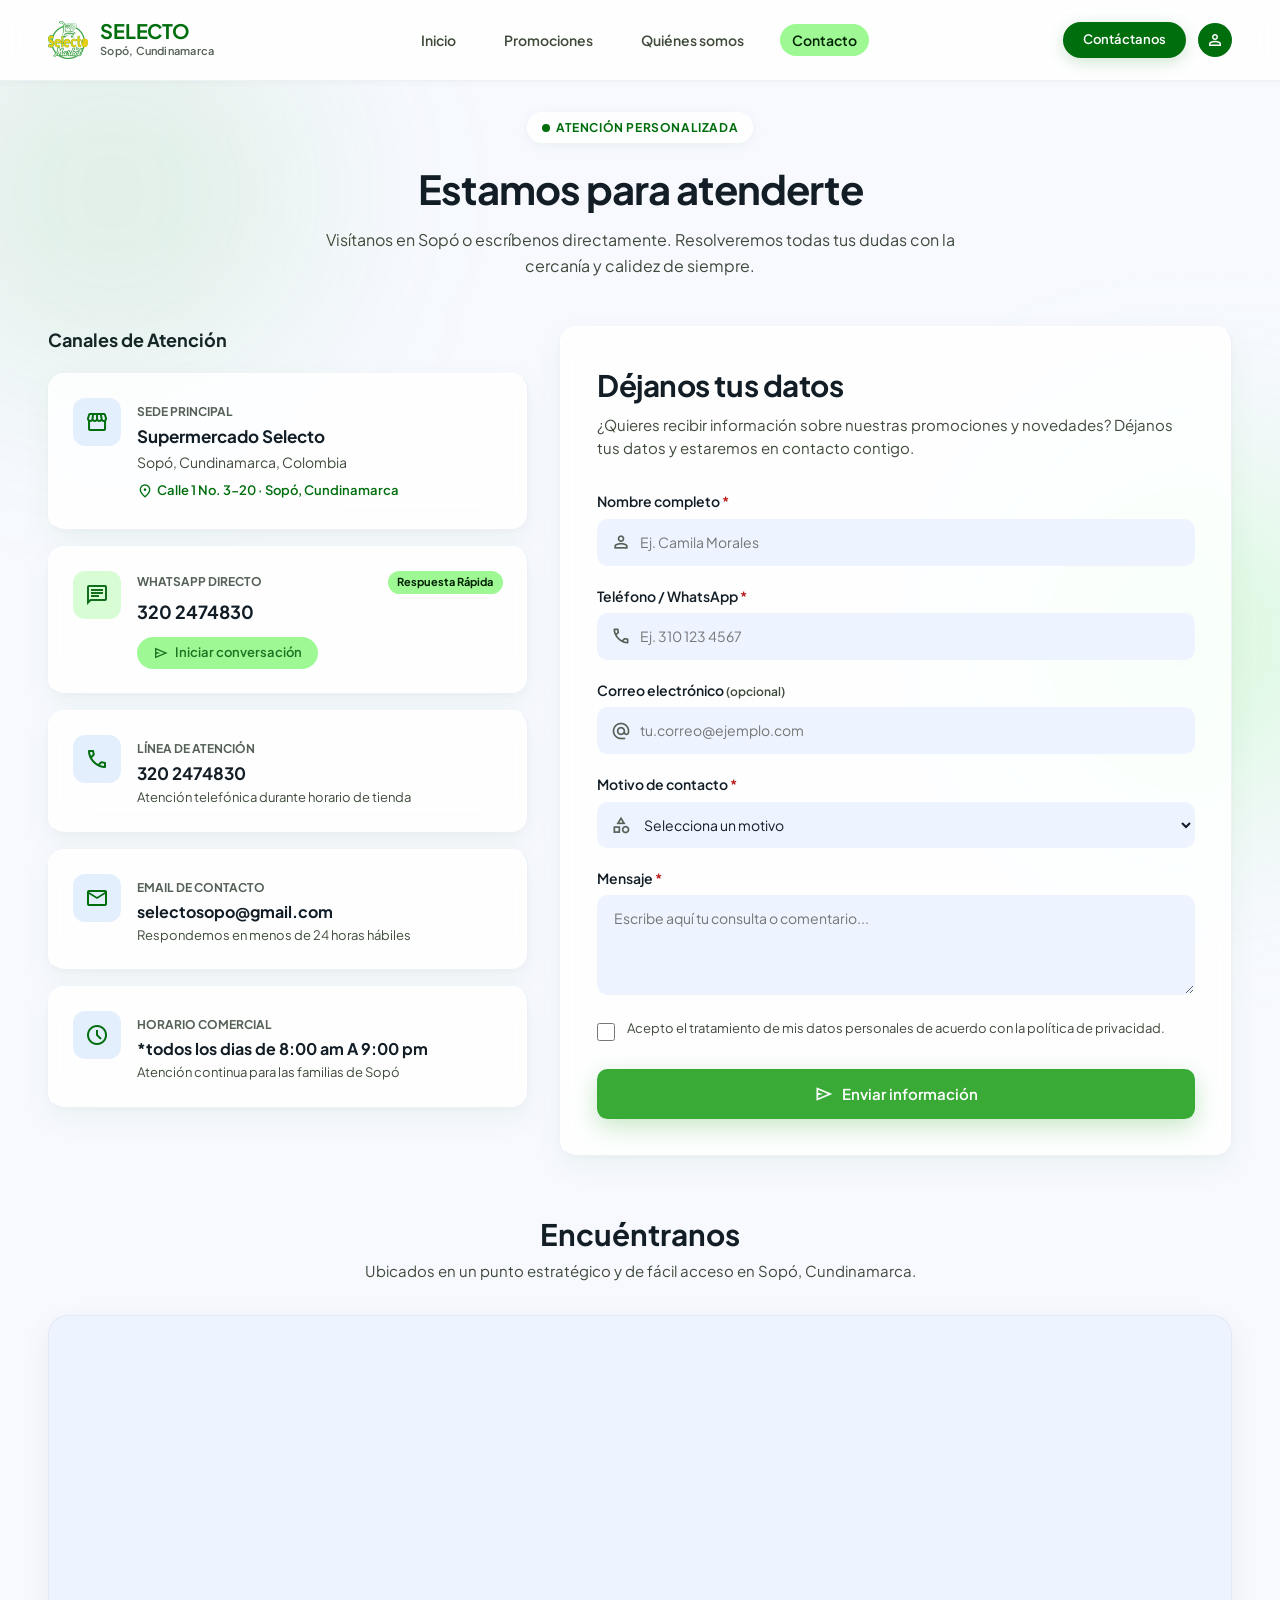
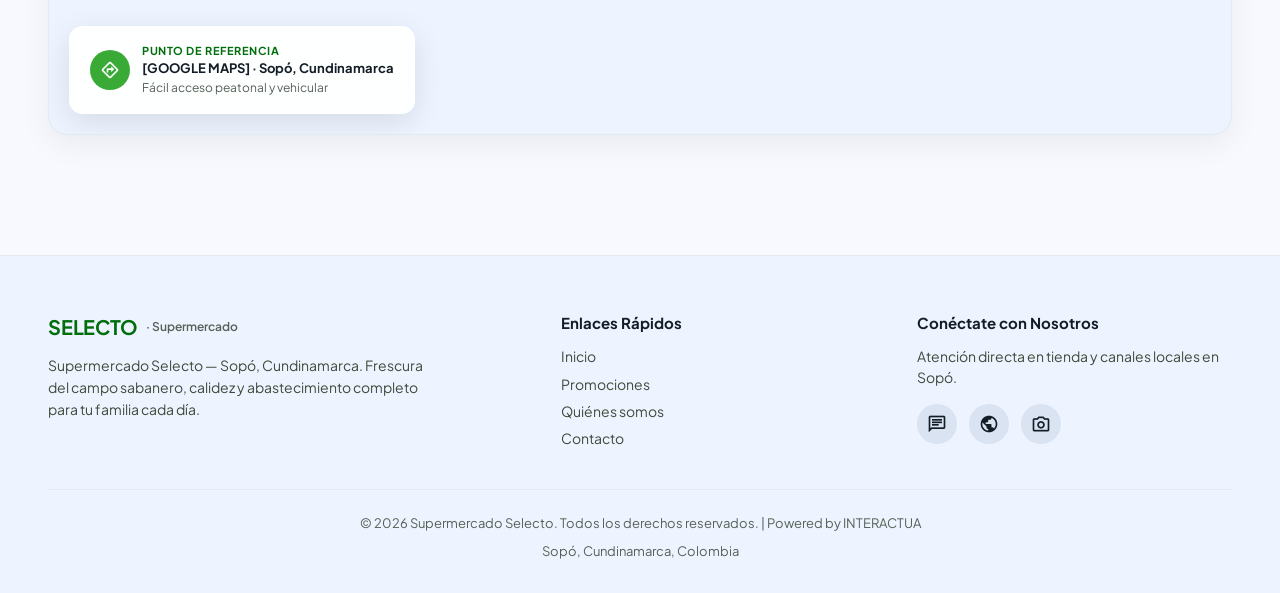
==== commit d17c7279: "Add files via upload" ====
--- a/contacto.html
+++ b/contacto.html
@@ -256,12 +256,15 @@
 
                   <!-- Correo Electrónico -->
                   <div class="form-input-group">
-                    <label for="email" class="form-label">Correo electrónico <span
-                        style="color: var(--error);">*</span></label>
+                    <label for="email" class="form-label">
+                      Correo electrónico <span
+                        style="color: var(--on-surface-variant); font-size: 12px;">(opcional)</span>
+                    </label>
+
                     <div class="form-input-wrapper">
                       <span class="material-symbols-outlined form-input-icon">alternate_email</span>
-                      <input type="email" id="email" name="email" class="form-input" placeholder="tu.correo@ejemplo.com"
-                        required>
+                      <input type="email" id="email" name="email" class="form-input"
+                        placeholder="tu.correo@ejemplo.com">
                     </div>
                   </div>
 
@@ -414,7 +417,7 @@
             Sopó.</p>
           <div style="display: flex; align-items: center; gap: 0.75rem; margin-top: 0.25rem;">
             <!-- Placeholder WhatsApp -->
-            <a href="https://wa.me/573100000000" target="_blank" rel="noopener noreferrer" class="footer-social-btn"
+            <a href="https://wa.me/573202474830" target="_blank" rel="noopener noreferrer" class="footer-social-btn"
               aria-label="Canal de WhatsApp de Supermercado Selecto">
               <span class="material-symbols-outlined" style="font-size: 20px;">chat</span>
             </a>
